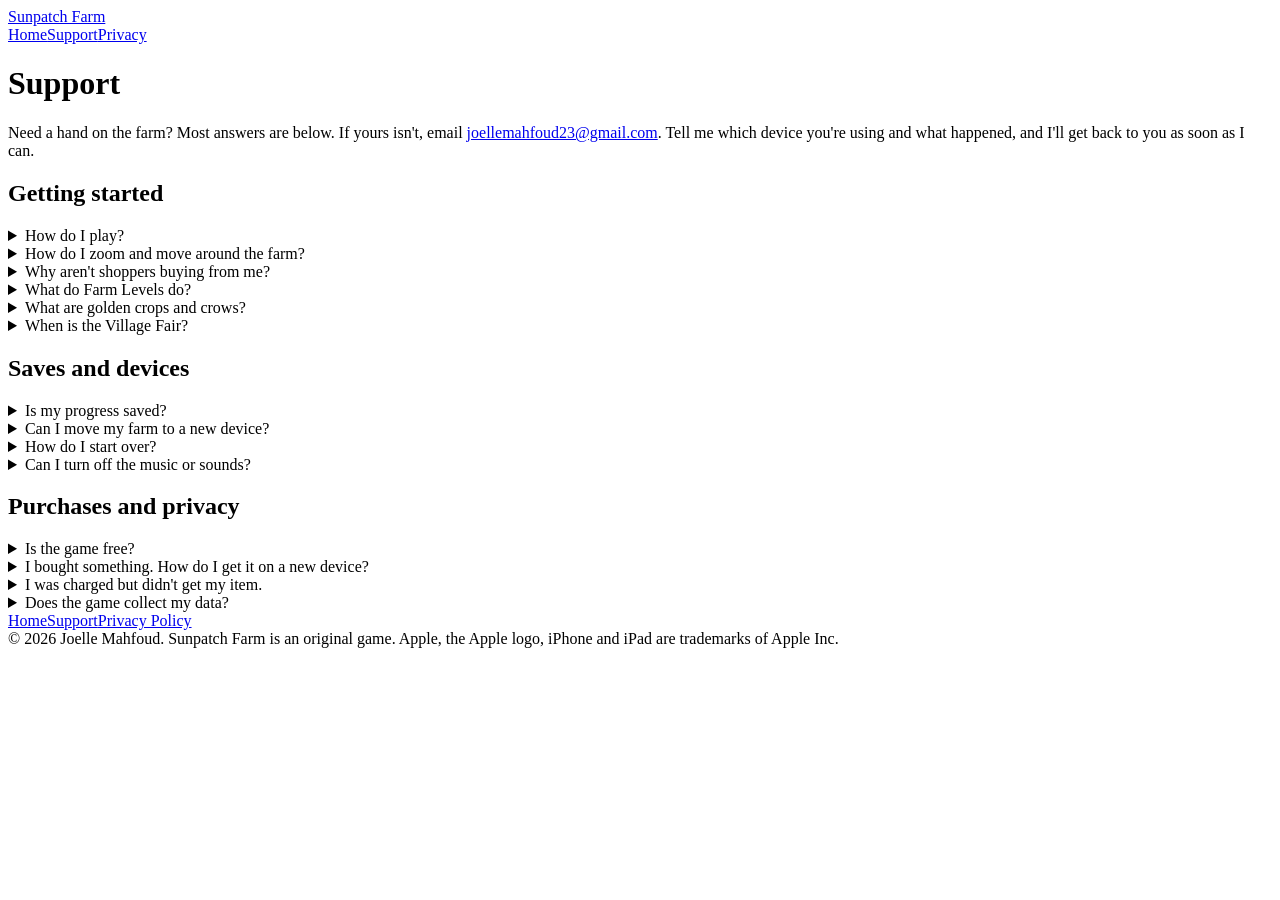
==== support.html @ e486ba23 "Add files via upload" ====
<!doctype html><html lang="en"><head><meta charset="utf-8"><meta name="viewport" content="width=device-width,initial-scale=1"><link rel="icon" href="assets/icon.png"><link rel="preconnect" href="https://fonts.googleapis.com"><link href="https://fonts.googleapis.com/css2?family=Nunito:wght@400;700;800&family=Silkscreen&display=swap" rel="stylesheet"><link rel="stylesheet" href="assets/style.css">
<title>Sunpatch Farm Support</title><meta name="description" content="Help and contact for Sunpatch Farm on iPhone and iPad.">
</head><body>
<header class="top wrap"><a class="brand" href="index.html"><img src="assets/icon.png" alt=""><span class="pixel">Sunpatch Farm</span></a><nav><a href="index.html">Home</a><a href="support.html">Support</a><a href="privacy.html">Privacy</a></nav></header>
<main class="doc wrap">
<h1 class="pixel">Support</h1>
<p>Need a hand on the farm? Most answers are below. If yours isn't, email <a href="mailto:joellemahfoud23@gmail.com?subject=Sunpatch%20Farm%20support">joellemahfoud23@gmail.com</a>. Tell me which device you're using and what happened, and I'll get back to you as soon as I can.</p>

<h2 class="pixel">Getting started</h2>
<details><summary>How do I play?</summary><p>Tap an empty plot to plant, tap a growing plant to water it, and tap a ripe crop to harvest it. Lilly works through your taps in order. Put the harvest in the crate, then tap the To Market sign and Lilly takes it to your stall. A short guided first day walks you through all of this the first time you play.</p></details>
<details><summary>How do I zoom and move around the farm?</summary><p>Pinch with two fingers to zoom, and drag to move around. The + and − buttons also zoom.</p></details>
<details><summary>Why aren't shoppers buying from me?</summary><p>Someone has to be at your stall (Lilly or a hired attendant), and the stall needs stock. Shoppers also compare your prices with Rosa's and Bert's stalls. Open <b>Prices</b> and check the "Shoppers see" column. "Pricey" or "Too dear" sends people elsewhere.</p></details>
<details><summary>What do Farm Levels do?</summary><p>Every sale counts towards your Farm Level. New crops, beds, upgrades, staff, sprinklers and the Grand Greenhouse unlock as you level up.</p></details>
<details><summary>What are golden crops and crows?</summary><p>From Level 4, crops sometimes ripen golden. Only Lilly can pick them, and only for about 45 seconds. From Level 5, crows peck at crops: tap the crow to send Lilly, or put up a scarecrow (Shop › Land) to protect a whole bed.</p></details>
<details><summary>When is the Village Fair?</summary><p>Every 7th day from Farm Level 4. Enter up to three golden crops for cash prizes, reputation and trophies.</p></details>

<h2 class="pixel">Saves and devices</h2>
<details><summary>Is my progress saved?</summary><p>Yes. The game saves automatically at the end of each day and when you leave the app. Progress is stored on your device only.</p></details>
<details><summary>Can I move my farm to a new device?</summary><p>Your save is part of your device's app data, so it moves with an iCloud or computer backup restored to the new device. There's no online account.</p></details>
<details><summary>How do I start over?</summary><p>Choose <b>New Game</b> on the title screen. This replaces your current farm.</p></details>
<details><summary>Can I turn off the music or sounds?</summary><p>Yes. Use the Music and Sounds buttons on the title screen.</p></details>

<h2 class="pixel">Purchases and privacy</h2>
<details><summary>Is the game free?</summary><p>Yes. The whole game, including the Grand Greenhouse, can be earned just by playing. Shop › Extras has optional one-time shortcuts: the Greenhouse Key (build the Greenhouse straight away), Golden Boots (Lilly walks faster) and a Giant Watering Can (holds more water). They work on every farm you start.</p></details>
<details><summary>I bought something. How do I get it on a new device?</summary><p>Open the Shop, go to the Extras tab and tap <b>Restore purchases</b>. Use the same Apple Account you bought it with.</p></details>
<details><summary>I was charged but didn't get my item.</summary><p>Close and reopen the game, then tap <b>Restore purchases</b> in Shop › Extras. If it's still missing, email me. For refunds, Apple handles all payments: request one at <a href="https://reportaproblem.apple.com">reportaproblem.apple.com</a>.</p></details>
<details><summary>Does the game collect my data?</summary><p>No. See the <a href="privacy.html">Privacy Policy</a>.</p></details>
</main>
<footer class="wrap"><nav><a href="index.html">Home</a><a href="support.html">Support</a><a href="privacy.html">Privacy Policy</a></nav>© 2026 Joelle Mahfoud. Sunpatch Farm is an original game. Apple, the Apple logo, iPhone and iPad are trademarks of Apple Inc.</footer>
</body></html>
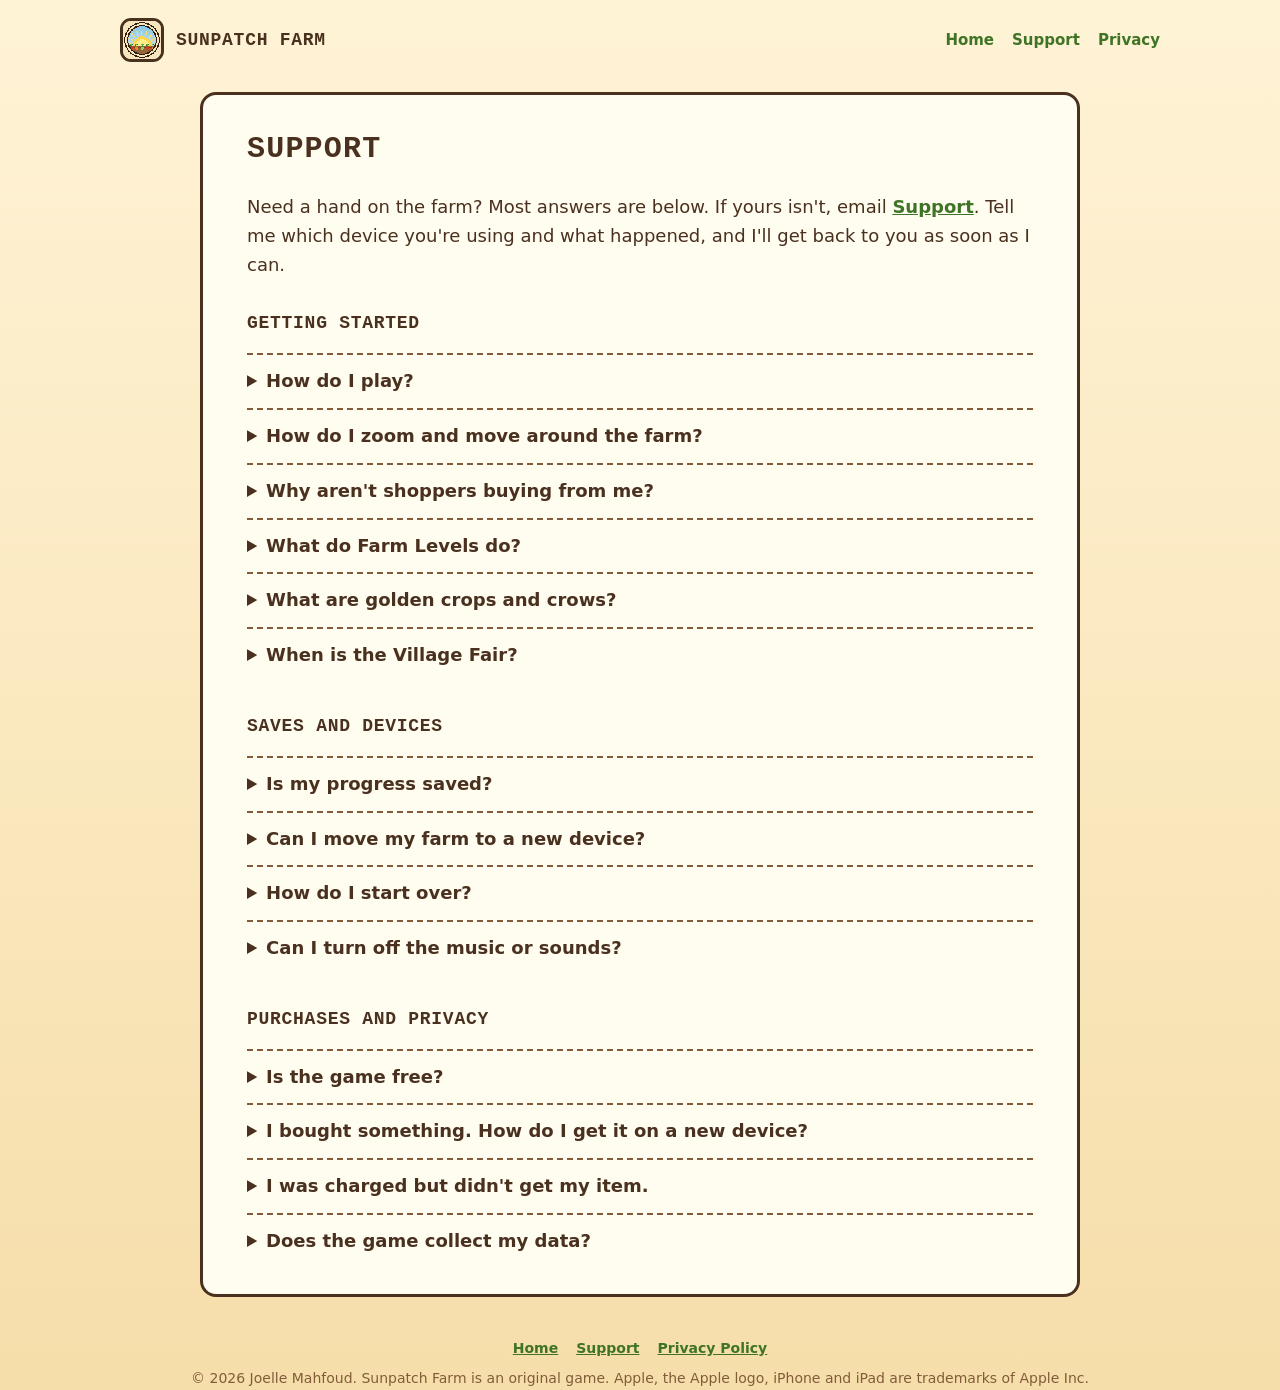
==== commit 06737359: "Update support.html" ====
--- a/support.html
+++ b/support.html
@@ -4,7 +4,7 @@
 <header class="top wrap"><a class="brand" href="index.html"><img src="assets/icon.png" alt=""><span class="pixel">Sunpatch Farm</span></a><nav><a href="index.html">Home</a><a href="support.html">Support</a><a href="privacy.html">Privacy</a></nav></header>
 <main class="doc wrap">
 <h1 class="pixel">Support</h1>
-<p>Need a hand on the farm? Most answers are below. If yours isn't, email <a href="mailto:joellemahfoud23@gmail.com?subject=Sunpatch%20Farm%20support">joellemahfoud23@gmail.com</a>. Tell me which device you're using and what happened, and I'll get back to you as soon as I can.</p>
+<p>Need a hand on the farm? Most answers are below. If yours isn't, email <a href="mailto:joelle_mahfoud@live.com?subject=Sunpatch%20Farm%20support">Support</a>. Tell me which device you're using and what happened, and I'll get back to you as soon as I can.</p>
 
 <h2 class="pixel">Getting started</h2>
 <details><summary>How do I play?</summary><p>Tap an empty plot to plant, tap a growing plant to water it, and tap a ripe crop to harvest it. Lilly works through your taps in order. Put the harvest in the crate, then tap the To Market sign and Lilly takes it to your stall. A short guided first day walks you through all of this the first time you play.</p></details>
--- a/assets/style.css
+++ b/assets/style.css
@@ -0,0 +1,43 @@
+:root{
+  --cream:#fff3d6; --cream-2:#f6deaa; --paper:#fffcf0; --ink:#4a301e; --ink-soft:#825c3a;
+  --leaf:#5f9c3a; --leaf-dark:#3f7426; --tomato:#e86252; --sun:#f7c948; --line:#4a301e;
+}
+@media (prefers-color-scheme: dark){
+  :root:not([data-theme="light"]){
+    --cream:#2a2117; --cream-2:#1f1811; --paper:#33281c; --ink:#f7ead2; --ink-soft:#d6bf98;
+    --leaf:#8cc865; --leaf-dark:#b7e08f; --line:#f7ead2;
+  }
+}
+*{box-sizing:border-box}
+html{-webkit-text-size-adjust:100%}
+body{margin:0;min-height:100vh;background:var(--cream-2) linear-gradient(var(--cream),var(--cream-2)) no-repeat;color:var(--ink);
+  font:18px/1.6 "Nunito",system-ui,-apple-system,"Segoe UI",sans-serif}
+a{color:var(--leaf-dark);font-weight:700}
+.pixel{font-family:"Silkscreen",monospace;letter-spacing:.04em;text-transform:uppercase}
+.wrap{max-width:1040px;margin:0 auto;padding:0 16px}
+header.top{display:flex;flex-wrap:wrap;align-items:center;justify-content:space-between;gap:16px;padding:18px 0}
+header.top .brand{display:flex;align-items:center;gap:12px;text-decoration:none;color:var(--ink)}
+header.top img{width:44px;height:44px;border-radius:11px;image-rendering:pixelated;border:3px solid var(--line)}
+header.top nav{display:flex;gap:18px;flex-wrap:wrap}
+header.top nav a{text-decoration:none;font-size:15px}
+.hero{text-align:center;padding:24px 0 8px}
+.hero .logo{width:min(560px,92%);image-rendering:pixelated}
+.hero h1{font-size:clamp(22px,4vw,34px);margin:8px 0 6px}
+.hero p.lead{font-size:20px;color:var(--ink-soft);max-width:680px;margin:0 auto 22px}
+.btn{display:inline-flex;align-items:center;gap:10px;background:var(--ink);color:var(--paper);text-decoration:none;
+  padding:12px 22px;border-radius:12px;font-weight:800;border:3px solid var(--line)}
+.btn.alt{background:var(--paper);color:var(--ink)}
+.shots{display:grid;grid-template-columns:repeat(auto-fit,minmax(min(100%,420px),1fr));gap:18px;margin-top:34px;margin-bottom:34px}
+.shots img{width:100%;border-radius:14px;border:3px solid var(--line);display:block;background:var(--paper)}
+.features{display:grid;grid-template-columns:repeat(auto-fit,minmax(min(100%,230px),1fr));gap:16px;margin-top:24px;margin-bottom:40px}
+.card{background:var(--paper);border:3px solid var(--line);border-radius:14px;padding:18px 20px;box-shadow:0 6px 0 rgba(74,48,30,.18)}
+.card h3{margin:0 0 6px;font-size:16px}
+.card p{margin:0;font-size:16px;color:var(--ink-soft)}
+.card img{width:40px;height:40px;image-rendering:pixelated;float:right;margin-left:10px}
+main.doc{background:var(--paper);border:3px solid var(--line);border-radius:16px;padding:26px clamp(18px,4vw,44px);margin-top:12px;margin-bottom:40px;max-width:880px}
+main.doc h1{font-size:clamp(22px,4vw,30px);margin-top:4px}
+main.doc h2{font-size:18px;margin-top:30px}
+details{border-top:2px dashed var(--ink-soft);padding:12px 0}
+details summary{cursor:pointer;font-weight:800}
+footer{padding:26px 0 40px;text-align:center;font-size:14px;color:var(--ink-soft)}
+footer nav{display:flex;gap:18px;justify-content:center;flex-wrap:wrap;margin-bottom:8px}
